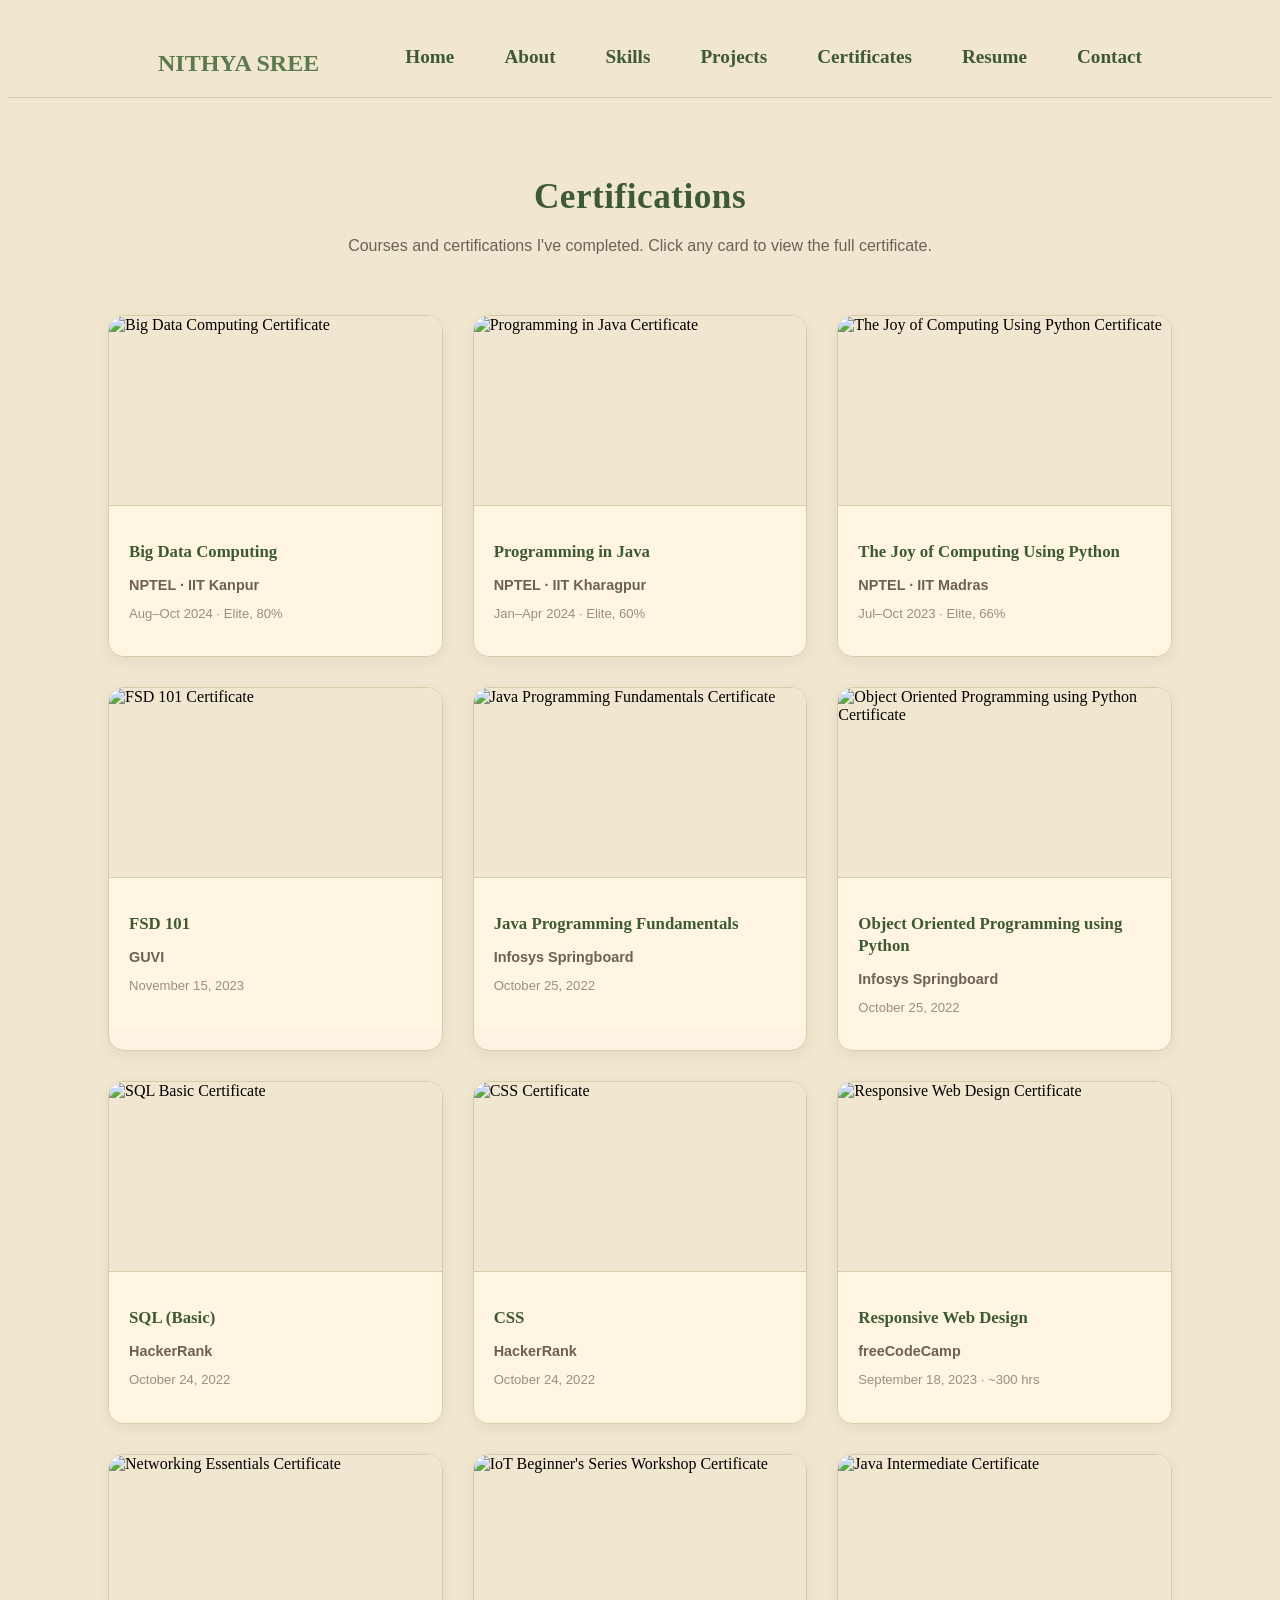
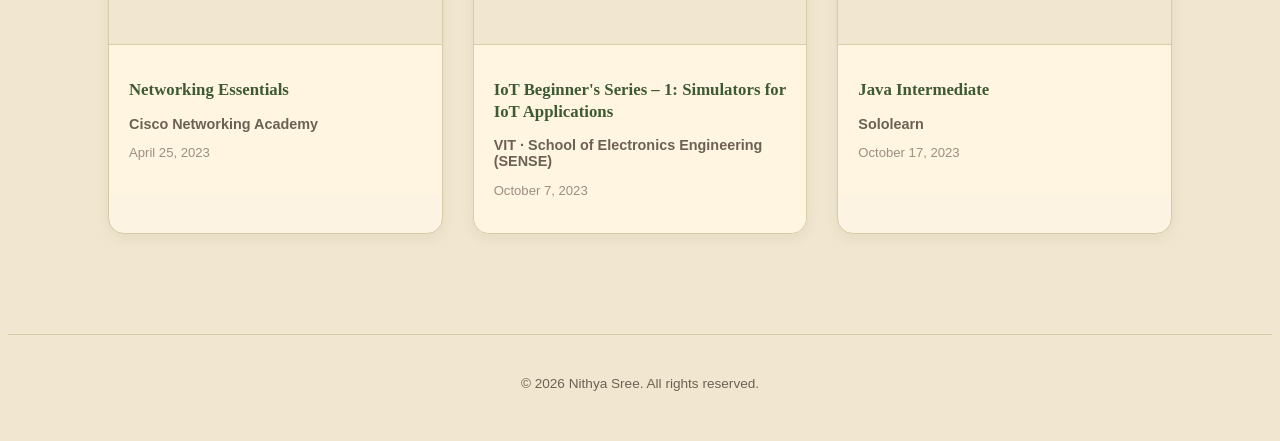
==== Certificates.html @ 718f60bd "Intial portfolio site" ====
<!DOCTYPE html>
<html lang="en">
<head>
    <meta charset="UTF-8">
    <meta name="viewport" content="width=device-width, initial-scale=1.0">
    <title>Certificates | Nithya Sree</title>
    <link rel="stylesheet" href="style.css">
</head>
<body>
    <header>
         <nav>
        <div><h2>NITHYA SREE</h2></div>
        <ul>
            <li><a href="index.html#home">Home</a></li>
            <li><a href="index.html#about">About</a></li>
            <li><a href="index.html#skills">Skills</a></li>
            <li><a href="index.html#projects">Projects</a></li>
            <li><a href="certificates.html">Certificates</a></li>
            <li><a href="index.html#resume">Resume</a></li>
            <li><a href="index.html#contact">Contact</a></li>
        </ul>
    </nav>
    </header>

    <main>
        <div class="cert-page">
            <h2 class="section-title">Certifications</h2>
            <p class="section-sub">Courses and certifications I've completed. Click any card to view the full certificate.</p>

            <div class="cert-page-grid">

                <div class="cert-page-card" onclick="openLightbox('certificates/cert-bigdata.png')">
                    <div class="cert-thumb"><img src="certificates/cert-bigdata.png" alt="Big Data Computing Certificate"></div>
                    <div class="cert-page-info">
                        <h3>Big Data Computing</h3>
                        <p class="cert-issuer">NPTEL · IIT Kanpur</p>
                        <p class="cert-date">Aug–Oct 2024 · Elite, 80%</p>
                    </div>
                </div>

                <div class="cert-page-card" onclick="openLightbox('certificates/cert-java-nptel.png')">
                    <div class="cert-thumb"><img src="certificates/cert-java-nptel.png" alt="Programming in Java Certificate"></div>
                    <div class="cert-page-info">
                        <h3>Programming in Java</h3>
                        <p class="cert-issuer">NPTEL · IIT Kharagpur</p>
                        <p class="cert-date">Jan–Apr 2024 · Elite, 60%</p>
                    </div>
                </div>

                <div class="cert-page-card" onclick="openLightbox('certificates/cert-joy-of-computing.png')">
                    <div class="cert-thumb"><img src="certificates/cert-joy-of-computing.png" alt="The Joy of Computing Using Python Certificate"></div>
                    <div class="cert-page-info">
                        <h3>The Joy of Computing Using Python</h3>
                        <p class="cert-issuer">NPTEL · IIT Madras</p>
                        <p class="cert-date">Jul–Oct 2023 · Elite, 66%</p>
                    </div>
                </div>

                <div class="cert-page-card" onclick="openLightbox('certificates/cert-guvi.png')">
                    <div class="cert-thumb"><img src="certificates/cert-guvi.png" alt="FSD 101 Certificate"></div>
                    <div class="cert-page-info">
                        <h3>FSD 101</h3>
                        <p class="cert-issuer">GUVI</p>
                        <p class="cert-date">November 15, 2023</p>
                    </div>
                </div>

                <div class="cert-page-card" onclick="openLightbox('certificates/cert-java-fundamentals.png')">
                    <div class="cert-thumb"><img src="certificates/cert-java-fundamentals.png" alt="Java Programming Fundamentals Certificate"></div>
                    <div class="cert-page-info">
                        <h3>Java Programming Fundamentals</h3>
                        <p class="cert-issuer">Infosys Springboard</p>
                        <p class="cert-date">October 25, 2022</p>
                    </div>
                </div>

                <div class="cert-page-card" onclick="openLightbox('certificates/cert-oop-python.png')">
                    <div class="cert-thumb"><img src="certificates/cert-oop-python.png" alt="Object Oriented Programming using Python Certificate"></div>
                    <div class="cert-page-info">
                        <h3>Object Oriented Programming using Python</h3>
                        <p class="cert-issuer">Infosys Springboard</p>
                        <p class="cert-date">October 25, 2022</p>
                    </div>
                </div>

                <div class="cert-page-card" onclick="openLightbox('certificates/cert-sql.png')">
                    <div class="cert-thumb"><img src="certificates/cert-sql.png" alt="SQL Basic Certificate"></div>
                    <div class="cert-page-info">
                        <h3>SQL (Basic)</h3>
                        <p class="cert-issuer">HackerRank</p>
                        <p class="cert-date">October 24, 2022</p>
                    </div>
                </div>

                <div class="cert-page-card" onclick="openLightbox('certificates/cert-css.png')">
                    <div class="cert-thumb"><img src="certificates/cert-css.png" alt="CSS Certificate"></div>
                    <div class="cert-page-info">
                        <h3>CSS</h3>
                        <p class="cert-issuer">HackerRank</p>
                        <p class="cert-date">October 24, 2022</p>
                    </div>
                </div>

                <div class="cert-page-card" onclick="openLightbox('certificates/cert-rwd.png')">
                    <div class="cert-thumb"><img src="certificates/cert-rwd.png" alt="Responsive Web Design Certificate"></div>
                    <div class="cert-page-info">
                        <h3>Responsive Web Design</h3>
                        <p class="cert-issuer">freeCodeCamp</p>
                        <p class="cert-date">September 18, 2023 · ~300 hrs</p>
                    </div>
                </div>

                <div class="cert-page-card" onclick="openLightbox('certificates/cert-networking.png')">
                    <div class="cert-thumb"><img src="certificates/cert-networking.png" alt="Networking Essentials Certificate"></div>
                    <div class="cert-page-info">
                        <h3>Networking Essentials</h3>
                        <p class="cert-issuer">Cisco Networking Academy</p>
                        <p class="cert-date">April 25, 2023</p>
                    </div>
                </div>

                <div class="cert-page-card" onclick="openLightbox('certificates/cert-iot-workshop.png')">
                    <div class="cert-thumb"><img src="certificates/cert-iot-workshop.png" alt="IoT Beginner's Series Workshop Certificate"></div>
                    <div class="cert-page-info">
                        <h3>IoT Beginner's Series – 1: Simulators for IoT Applications</h3>
                        <p class="cert-issuer">VIT · School of Electronics Engineering (SENSE)</p>
                        <p class="cert-date">October 7, 2023</p>
                    </div>
                </div>

                <div class="cert-page-card" onclick="openLightbox('certificates/cert-java-intermediate.png')">
                    <div class="cert-thumb"><img src="certificates/cert-java-intermediate.png" alt="Java Intermediate Certificate"></div>
                    <div class="cert-page-info">
                        <h3>Java Intermediate</h3>
                        <p class="cert-issuer">Sololearn</p>
                        <p class="cert-date">October 17, 2023</p>
                    </div>
                </div>

            </div>
        </div>
    </main>

    <footer>
        <p>&copy; 2026 Nithya Sree. All rights reserved.</p>
    </footer>

    <div class="lightbox" id="lightbox" onclick="closeLightbox()">
        <span class="lightbox-close">&times;</span>
        <img id="lightbox-img" src="" alt="Certificate preview">
    </div>

    <script>
        function openLightbox(src) {
            document.getElementById('lightbox-img').src = src;
            document.getElementById('lightbox').classList.add('active');
        }
        function closeLightbox() {
            document.getElementById('lightbox').classList.remove('active');
        }
    </script>
</body>
</html>
---- style.css ----
*{
    background-color: #F1E6CF;
    box-sizing: border-box;
}
header nav{
    display: flex;
    justify-content:space-between;
    margin-top:30px;
    border-bottom: #D8CBA8 1px solid;
   
}

html{
    scroll-behavior: smooth;
}
header nav ul {
      display: flex;
      justify-content: space-between;
      margin-right:100px ;
    }
header nav a{
    padding:20px;
    margin-right:10px;
    text-decoration: none;
    font-family:Cambria, Cochin, Georgia, Times, 'Times New Roman', serif;
    font-weight: bolder;
    font-size: larger;
    color: #3E5A34;
    position:relative;
    padding-bottom:5px;
}

header nav div{
    color: #5C7A4E;
    margin-left:150px; 
}   
header nav li{
    list-style: none;
}       

nav a:hover{
    cursor: pointer;
    color: #C68A32;
        
}
 nav a::after{
    content:'';
    left:20px;
    bottom:0;
    position:absolute;
    width:0%;
    height: 2px;
    background-color: #C68A32;
    transition:width 0.3s ease;
}
a:hover::after   {  
    width: calc(100% - 40px);
}

.About{
    display: flex;
    justify-content: center;
    margin-bottom:90px;
}
.image img {
   border-radius:560px;
   padding:30px;
   margin:30px;
   margin-top:80px; 
   object-fit: cover;
}
.summary{
    width:800px;
    height:250px;
    margin: 30px;
    padding-top:100px;
}
.summary p{
    font-family: 'Segoe UI', Tahoma, Geneva, Verdana, sans-serif;
}
.summary span{
    color:#C68A32;
}

.summary h1{
    color:#3E5A34;
}
.skills{
    display:flex;
    justify-content:space-around;
    margin-left:100px;
    margin-right:100px;
    margin-bottom:100px;

}
.skills div{
     width:350px;
     height:400px;
     border:solid 1px #101c10;
     border-radius:10px;
     margin-bottom:20px;
     padding:25px;
     border-color:lab(93.47% -11.83 35.61) solid 1px;
     display:flex;
     flex-direction:column;
     transition: transform 0.3s ease, box-shadow 0.3s ease;
}
.skills div:hover{
     transform: translateY(-6px);
     box-shadow: 0 10px 24px rgba(0,0,0,0.12);
}
.skills h2{
    text-align: center;
    font-family:Cambria, Cochin, Georgia, Times, 'Times New Roman', serif;
    color:hsl(85, 23%, 39%);
    margin:0 0 20px;
}
.skills nav{
    flex:1;
    display:flex;
    align-items:center;
    justify-content:center;
}
.front nav ul{
    display: inline-grid;
    grid-template-columns: repeat(2,1fr);
    gap: 15px;
    justify-items:center;
}   
.back nav ul{
    display: inline-grid;
    grid-template-columns: repeat(2, 1fr);
    row-gap: 15px;
    gap: 15px;
    justify-items:center;
    padding-right:35px;
}

.back nav ul li:nth-child(3) {
    grid-column: 1 / 3;
    justify-self: center;
}
.tools nav ul{
    display: inline-grid;
    grid-template-columns: repeat(2, 1fr);
    row-gap: 15px;
    gap: 15px;
    justify-items:center;
    padding-right:35px;

}
.tools nav ul li:nth-child(3) {
    grid-column: 1 / 3;
    justify-self: center;
}
.skills li{ 
    padding:20px;
    list-style:none;
    font-size:medium;
    font-weight: bolder;
    color:hsl(67, 70%, 27%);    
    border:solid 1px #448000;
    border-radius:100px;    
    background-color: lab(85.07% -5.55 10.27);
    text-align: center;
    cursor:default;
    transition: background-color 0.3s ease, color 0.3s ease, transform 0.2s ease;
}
.skills li:hover{
    background-color: hsl(85, 23%, 39%);
    color: #fff4d8;
    transform: translateY(-3px);
}

.section-title{
    text-align:center;
    font-family:Cambria, Cochin, Georgia, Times, 'Times New Roman', serif;
    color:#3E5A34;
    font-size:2.2rem;
    margin-bottom:20px;
    letter-spacing: 0.5px;
}
.section-sub{
    text-align:center;
    font-family:'Segoe UI', Tahoma, Geneva, Verdana, sans-serif;
    color:#6B6255;
    margin-bottom:60px;
}

.projects{
    padding: 40px 100px 100px;
    scroll-margin-top: 20px;
}
.project-grid{
    display:grid;
    grid-template-columns: repeat(3, 1fr);
    gap:30px;
    max-width:1300px;
    margin:30px auto 0;
}
.project-card{
    border-radius:18px;
    overflow:hidden;
    border: #D8CBA8 solid 1px;
    background-color: #FCF3E3;
    box-shadow: 0 4px 14px rgba(62,90,52,0.07);
    transition: transform 0.3s ease, box-shadow 0.3s ease;
}
.project-card:hover{
    transform: translateY(-6px);
    box-shadow: 0 12px 26px rgba(62,90,52,0.16);
}
.project-img{
    width:100%;
    height:200px;
    overflow:hidden;
}
.project-img img{
    width:100%;
    height:100%;
    object-fit:cover;
    display:block;
    transition: transform 0.5s ease;
}
.project-card:hover .project-img img{
    transform: scale(1.08);
}
.project-info{
    padding:20px 22px 24px;
    background-color: #FCF3E3;
}
.project-info h3{
    font-family:Cambria, Cochin, Georgia, Times, 'Times New Roman', serif;
    margin-bottom:8px;
    font-size:1.15rem;
        background-color: #FCF3E3;

    color:#3E5A34;
}
.project-info p{
    font-family:'Segoe UI', Tahoma, Geneva, Verdana, sans-serif;
    font-size:0.88rem;
    margin-bottom:14px;
    line-height:1.45;
    color:#6B6255;
    background-color: #FCF3E3;
}
.project-info div{
        background-color: #FCF3E3;

}
.tech-tags{
    display:flex;
    flex-wrap:wrap;
    gap:8px;
    margin-bottom:16px;
}
.tech-tags span{
    background: #EFE6C8;
    border:1px solid #5C7A4E;
    border-radius:20px;
    padding:3px 12px;
    font-size:0.75rem;
    color:#3E5A34;
}
.project-link{
    color:#C68A32;
    text-decoration:none;
    font-weight:bold;
}
.project-link:hover{
    text-decoration:underline;
}

.cert-page{
    padding: 50px 100px 100px;
    max-width:1300px;
    margin:0 auto;
}
.cert-page-grid{
    display:grid;
    grid-template-columns: repeat(3, 1fr);
    gap:30px;
    margin-top:20px;
    
}
.cert-page-card{
    border: #D8CBA8 solid 1px;
    border-radius:16px;
    overflow:hidden;
    background-color: #FCF3E3;
    box-shadow: 0 4px 14px rgba(62,90,52,0.07);
    transition: transform 0.3s ease, box-shadow 0.3s ease;
    cursor:pointer;
}
.cert-page-card:hover{
    transform: translateY(-6px);
    box-shadow: 0 12px 26px rgba(62,90,52,0.16);
}
.cert-thumb{
    width:100%;
    height:190px;
    background-color:#fff;
    display:flex;
    align-items:center;
    justify-content:center;
    overflow:hidden;
    border-bottom: #D8CBA8 solid 1px;
}
.cert-thumb img{
    width:100%;
    height:100%;
    object-fit:cover;
    transition: transform 0.5s ease;
}
.cert-page-card:hover .cert-thumb img{
    transform: scale(1.06);
}
.cert-page-info{
    padding:18px 20px 22px;
    background-color: hsl(41, 100%, 94%);
}
.cert-page-info h3{
    font-family:Cambria, Cochin, Georgia, Times, 'Times New Roman', serif;
    color:#3E5A34;
    margin-bottom:8px;
    font-size:1.05rem;
    line-height:1.3;
    background-color: hsl(41, 100%, 94%);
}
.cert-page-info p{
    background-color: hsl(41, 100%, 94%);
 
}

.cert-issuer{
    font-family:'Segoe UI', Tahoma, Geneva, Verdana, sans-serif;
    font-weight:bold;
    color:#6B6255;
    margin-bottom:2px;
    font-size:0.9rem;
    background-color: #FCF3E3;
}
.cert-date{
    font-family:'Segoe UI', Tahoma, Geneva, Verdana, sans-serif;
    font-size:0.82rem;
    color:#9a9082;
    background-color: #FCF3E3;
}

.lightbox{
    display:none;
    position:fixed;
    inset:0;
    background-color: rgba(30,25,15,0.85);
    z-index:1000;
    align-items:center;
    justify-content:center;
    padding:40px;
}
.lightbox.active{
    display:flex;
}
.lightbox img{
    max-width:90%;
    max-height:90%;
    border-radius:8px;
    box-shadow: 0 10px 40px rgba(0,0,0,0.5);
    background-color: #fff;
}
.lightbox-close{
    position:absolute;
    top:25px;
    right:40px;
    color:#F1E6CF;
    font-size:2.5rem;
    font-weight:bold;
    cursor:pointer;
    line-height:1;
}

.resume{
    text-align:center;
    padding: 60px 100px 110px;
    scroll-margin-top: 20px;
}
.resume p{
    font-family:'Segoe UI', Tahoma, Geneva, Verdana, sans-serif;
    margin-top:10px;
    margin-bottom:35px;
    color:#6B6255;
}
.btn-download{
    display:inline-block;
    background: #3E5A34;
    color:#F1E6CF;
    padding:14px 36px;
    border-radius:40px;
    text-decoration:none;
    font-weight:bold;
    font-family:'Segoe UI', Tahoma, Geneva, Verdana, sans-serif;
    letter-spacing:0.5px;
    transition: background 0.3s ease, transform 0.2s ease;
}
.btn-download:hover{
    background:#C68A32;
    transform:translateY(-3px);
}

.contact{
    text-align:center;
    padding: 40px 100px 100px;
    scroll-margin-top: 20px;
}
.contact p{
    font-family:'Segoe UI', Tahoma, Geneva, Verdana, sans-serif;
    margin-top:10px;
    margin-bottom:45px;
    color:#6B6255;
}
.contact-grid{
    display:grid;
    grid-template-columns: repeat(auto-fit, minmax(220px, 1fr));
    gap:20px;
    max-width:950px;
    margin:0 auto;
}
.contact-item{
    display:flex;
    flex-direction:column;
    gap:6px;
    border: #D8CBA8 solid 1px;
    border-radius:14px;
    padding:22px;
    text-decoration:none;
    color:#3E5A34;
    font-weight:bold;
    font-family:'Segoe UI', Tahoma, Geneva, Verdana, sans-serif;
    background-color: #FCF3E3;
    transition: transform 0.3s ease, box-shadow 0.3s ease, color 0.3s ease;
}
.contact-item span{
    font-weight:normal;
    color:#6B6255;
    font-size:0.88rem;
}
.contact-item:hover{
    transform: translateY(-4px);
    box-shadow: 0 10px 22px rgba(62,90,52,0.14);
    color:#C68A32;
}

footer{
    text-align:center;
    padding:28px;
    font-family:'Segoe UI', Tahoma, Geneva, Verdana, sans-serif;
    font-size:0.85rem;
    color:#6B6255;
    border-top: #D8CBA8 solid 1px;
}

@media (max-width: 1000px){
    .project-grid{
        grid-template-columns: repeat(2, 1fr);
    }
    .cert-page-grid{
        grid-template-columns: repeat(2, 1fr);
    }
    .cert-page{
        padding-left:40px;
        padding-right:40px;
    }
    .projects, .certificates, .resume, .contact{
        padding-left:40px;
        padding-right:40px;
    }
}
@media (max-width: 650px){
    .project-grid{
        grid-template-columns: 1fr;
    }
    .cert-page-grid{
        grid-template-columns: 1fr;
    }
    header nav ul{
        margin-right:20px;
        flex-wrap:wrap;
        gap:5px;
    }
    header nav div{
        margin-left:20px;
    }
}
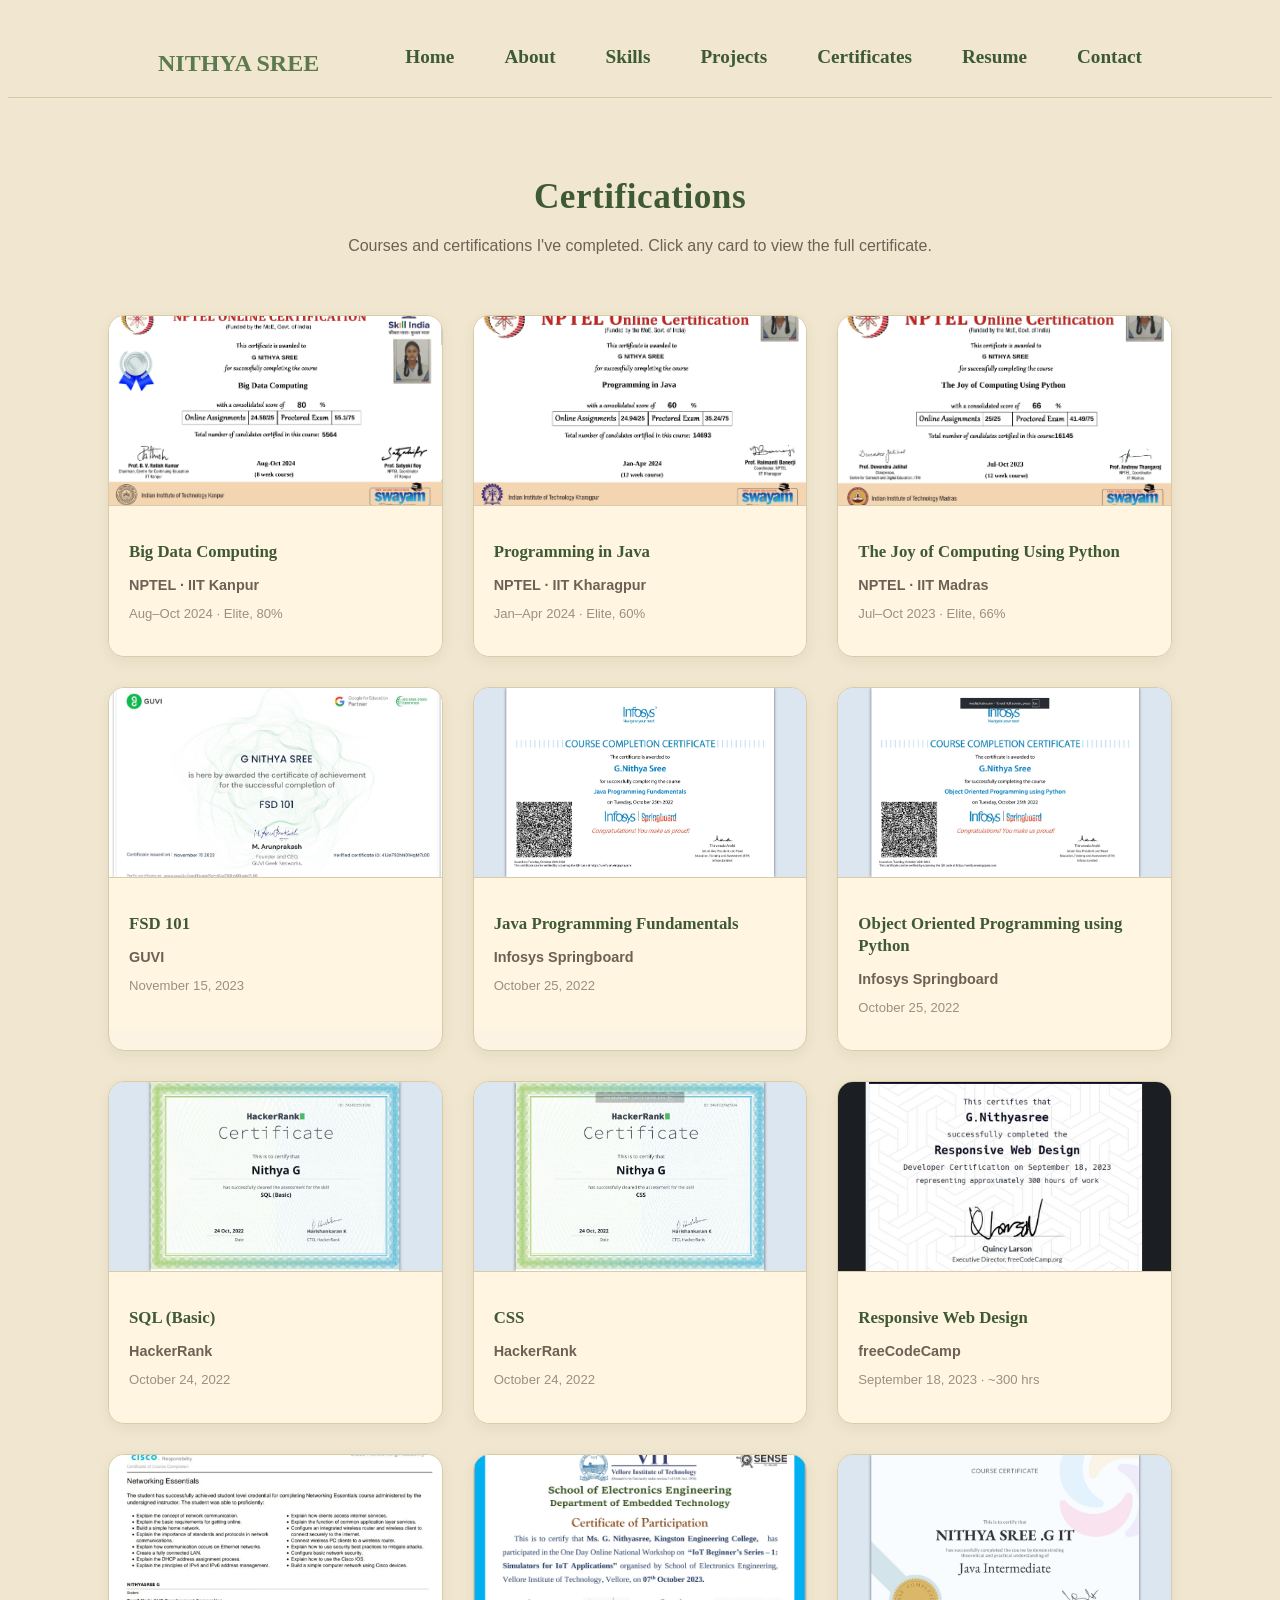
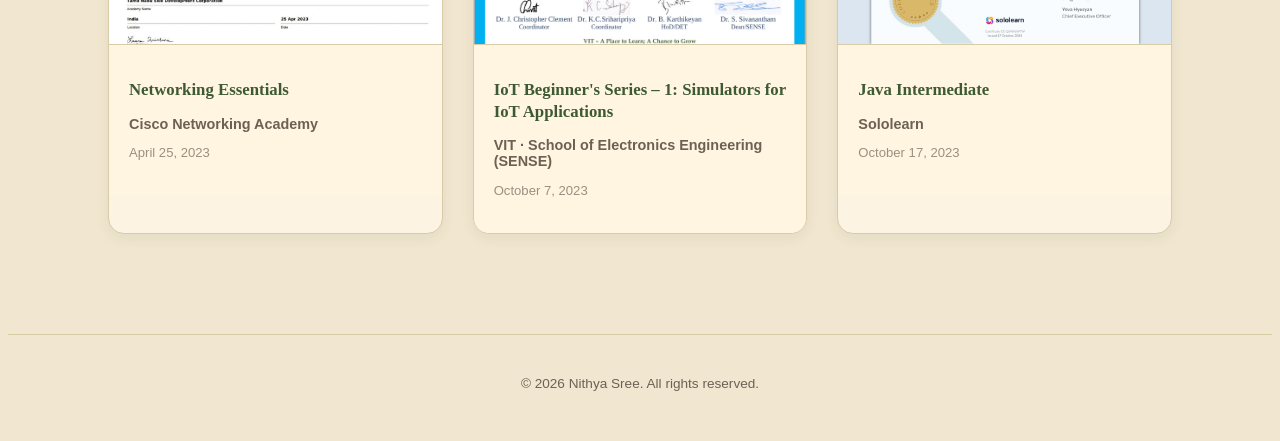
==== commit 200b3e2c: "Fix certificate paths" ====
--- a/Certificates.html
+++ b/Certificates.html
@@ -6,158 +6,295 @@
     <title>Certificates | Nithya Sree</title>
     <link rel="stylesheet" href="style.css">
 </head>
+
 <body>
+
     <header>
-         <nav>
-        <div><h2>NITHYA SREE</h2></div>
-        <ul>
-            <li><a href="index.html#home">Home</a></li>
-            <li><a href="index.html#about">About</a></li>
-            <li><a href="index.html#skills">Skills</a></li>
-            <li><a href="index.html#projects">Projects</a></li>
-            <li><a href="certificates.html">Certificates</a></li>
-            <li><a href="index.html#resume">Resume</a></li>
-            <li><a href="index.html#contact">Contact</a></li>
-        </ul>
-    </nav>
+        <nav>
+            <div>
+                <h2>NITHYA SREE</h2>
+            </div>
+
+            <ul>
+                <li><a href="index.html#home">Home</a></li>
+                <li><a href="index.html#about">About</a></li>
+                <li><a href="index.html#skills">Skills</a></li>
+                <li><a href="index.html#projects">Projects</a></li>
+                <li><a href="Certificates.html">Certificates</a></li>
+                <li><a href="index.html#resume">Resume</a></li>
+                <li><a href="index.html#contact">Contact</a></li>
+            </ul>
+        </nav>
     </header>
 
+
     <main>
+
         <div class="cert-page">
+
             <h2 class="section-title">Certifications</h2>
-            <p class="section-sub">Courses and certifications I've completed. Click any card to view the full certificate.</p>
+
+            <p class="section-sub">
+                Courses and certifications I've completed.
+                Click any card to view the full certificate.
+            </p>
+
 
             <div class="cert-page-grid">
 
-                <div class="cert-page-card" onclick="openLightbox('certificates/cert-bigdata.png')">
-                    <div class="cert-thumb"><img src="certificates/cert-bigdata.png" alt="Big Data Computing Certificate"></div>
+
+                <div class="cert-page-card"
+                     onclick="openLightbox('Certificates/cert-bigdata.png')">
+
+                    <div class="cert-thumb">
+                        <img src="Certificates/cert-bigdata.png"
+                             alt="Big Data Computing Certificate">
+                    </div>
+
                     <div class="cert-page-info">
                         <h3>Big Data Computing</h3>
                         <p class="cert-issuer">NPTEL · IIT Kanpur</p>
                         <p class="cert-date">Aug–Oct 2024 · Elite, 80%</p>
                     </div>
-                </div>
-
-                <div class="cert-page-card" onclick="openLightbox('certificates/cert-java-nptel.png')">
-                    <div class="cert-thumb"><img src="certificates/cert-java-nptel.png" alt="Programming in Java Certificate"></div>
+
+                </div>
+
+
+                <div class="cert-page-card"
+                     onclick="openLightbox('Certificates/cert-java-nptel.png')">
+
+                    <div class="cert-thumb">
+                        <img src="Certificates/cert-java-nptel.png"
+                             alt="Programming in Java Certificate">
+                    </div>
+
                     <div class="cert-page-info">
                         <h3>Programming in Java</h3>
                         <p class="cert-issuer">NPTEL · IIT Kharagpur</p>
                         <p class="cert-date">Jan–Apr 2024 · Elite, 60%</p>
                     </div>
-                </div>
-
-                <div class="cert-page-card" onclick="openLightbox('certificates/cert-joy-of-computing.png')">
-                    <div class="cert-thumb"><img src="certificates/cert-joy-of-computing.png" alt="The Joy of Computing Using Python Certificate"></div>
+
+                </div>
+
+
+                <div class="cert-page-card"
+                     onclick="openLightbox('Certificates/cert-joy-of-computing.png')">
+
+                    <div class="cert-thumb">
+                        <img src="Certificates/cert-joy-of-computing.png"
+                             alt="The Joy of Computing Using Python Certificate">
+                    </div>
+
                     <div class="cert-page-info">
                         <h3>The Joy of Computing Using Python</h3>
                         <p class="cert-issuer">NPTEL · IIT Madras</p>
                         <p class="cert-date">Jul–Oct 2023 · Elite, 66%</p>
                     </div>
-                </div>
-
-                <div class="cert-page-card" onclick="openLightbox('certificates/cert-guvi.png')">
-                    <div class="cert-thumb"><img src="certificates/cert-guvi.png" alt="FSD 101 Certificate"></div>
+
+                </div>
+
+
+                <div class="cert-page-card"
+                     onclick="openLightbox('Certificates/cert-guvi.png')">
+
+                    <div class="cert-thumb">
+                        <img src="Certificates/cert-guvi.png"
+                             alt="FSD 101 Certificate">
+                    </div>
+
                     <div class="cert-page-info">
                         <h3>FSD 101</h3>
                         <p class="cert-issuer">GUVI</p>
                         <p class="cert-date">November 15, 2023</p>
                     </div>
-                </div>
-
-                <div class="cert-page-card" onclick="openLightbox('certificates/cert-java-fundamentals.png')">
-                    <div class="cert-thumb"><img src="certificates/cert-java-fundamentals.png" alt="Java Programming Fundamentals Certificate"></div>
+
+                </div>
+
+
+                <div class="cert-page-card"
+                     onclick="openLightbox('Certificates/cert-java-fundamentals.png')">
+
+                    <div class="cert-thumb">
+                        <img src="Certificates/cert-java-fundamentals.png"
+                             alt="Java Programming Fundamentals Certificate">
+                    </div>
+
                     <div class="cert-page-info">
                         <h3>Java Programming Fundamentals</h3>
                         <p class="cert-issuer">Infosys Springboard</p>
                         <p class="cert-date">October 25, 2022</p>
                     </div>
-                </div>
-
-                <div class="cert-page-card" onclick="openLightbox('certificates/cert-oop-python.png')">
-                    <div class="cert-thumb"><img src="certificates/cert-oop-python.png" alt="Object Oriented Programming using Python Certificate"></div>
+
+                </div>
+
+
+                <div class="cert-page-card"
+                     onclick="openLightbox('Certificates/cert-oop-python.png')">
+
+                    <div class="cert-thumb">
+                        <img src="Certificates/cert-oop-python.png"
+                             alt="Object Oriented Programming using Python Certificate">
+                    </div>
+
                     <div class="cert-page-info">
                         <h3>Object Oriented Programming using Python</h3>
                         <p class="cert-issuer">Infosys Springboard</p>
                         <p class="cert-date">October 25, 2022</p>
                     </div>
-                </div>
-
-                <div class="cert-page-card" onclick="openLightbox('certificates/cert-sql.png')">
-                    <div class="cert-thumb"><img src="certificates/cert-sql.png" alt="SQL Basic Certificate"></div>
+
+                </div>
+
+
+                <!-- SQL -->
+                <div class="cert-page-card"
+                     onclick="openLightbox('Certificates/cert-sql.png')">
+
+                    <div class="cert-thumb">
+                        <img src="Certificates/cert-sql.png"
+                             alt="SQL Basic Certificate">
+                    </div>
+
                     <div class="cert-page-info">
                         <h3>SQL (Basic)</h3>
                         <p class="cert-issuer">HackerRank</p>
                         <p class="cert-date">October 24, 2022</p>
                     </div>
-                </div>
-
-                <div class="cert-page-card" onclick="openLightbox('certificates/cert-css.png')">
-                    <div class="cert-thumb"><img src="certificates/cert-css.png" alt="CSS Certificate"></div>
+
+                </div>
+
+
+                <!-- CSS -->
+                <div class="cert-page-card"
+                     onclick="openLightbox('Certificates/cert-css.png')">
+
+                    <div class="cert-thumb">
+                        <img src="Certificates/cert-css.png"
+                             alt="CSS Certificate">
+                    </div>
+
                     <div class="cert-page-info">
                         <h3>CSS</h3>
                         <p class="cert-issuer">HackerRank</p>
                         <p class="cert-date">October 24, 2022</p>
                     </div>
-                </div>
-
-                <div class="cert-page-card" onclick="openLightbox('certificates/cert-rwd.png')">
-                    <div class="cert-thumb"><img src="certificates/cert-rwd.png" alt="Responsive Web Design Certificate"></div>
+
+                </div>
+
+
+                <div class="cert-page-card"
+                     onclick="openLightbox('Certificates/cert-rwd.png')">
+
+                    <div class="cert-thumb">
+                        <img src="Certificates/cert-rwd.png"
+                             alt="Responsive Web Design Certificate">
+                    </div>
+
                     <div class="cert-page-info">
                         <h3>Responsive Web Design</h3>
                         <p class="cert-issuer">freeCodeCamp</p>
                         <p class="cert-date">September 18, 2023 · ~300 hrs</p>
                     </div>
-                </div>
-
-                <div class="cert-page-card" onclick="openLightbox('certificates/cert-networking.png')">
-                    <div class="cert-thumb"><img src="certificates/cert-networking.png" alt="Networking Essentials Certificate"></div>
+
+                </div>
+
+
+                <div class="cert-page-card"
+                     onclick="openLightbox('Certificates/cert-networking.png')">
+
+                    <div class="cert-thumb">
+                        <img src="Certificates/cert-networking.png"
+                             alt="Networking Essentials Certificate">
+                    </div>
+
                     <div class="cert-page-info">
                         <h3>Networking Essentials</h3>
                         <p class="cert-issuer">Cisco Networking Academy</p>
                         <p class="cert-date">April 25, 2023</p>
                     </div>
-                </div>
-
-                <div class="cert-page-card" onclick="openLightbox('certificates/cert-iot-workshop.png')">
-                    <div class="cert-thumb"><img src="certificates/cert-iot-workshop.png" alt="IoT Beginner's Series Workshop Certificate"></div>
-                    <div class="cert-page-info">
-                        <h3>IoT Beginner's Series – 1: Simulators for IoT Applications</h3>
-                        <p class="cert-issuer">VIT · School of Electronics Engineering (SENSE)</p>
-                        <p class="cert-date">October 7, 2023</p>
-                    </div>
-                </div>
-
-                <div class="cert-page-card" onclick="openLightbox('certificates/cert-java-intermediate.png')">
-                    <div class="cert-thumb"><img src="certificates/cert-java-intermediate.png" alt="Java Intermediate Certificate"></div>
+
+                </div>
+
+
+                <div class="cert-page-card"
+                     onclick="openLightbox('Certificates/cert-iot-workshop.png')">
+
+                    <div class="cert-thumb">
+                        <img src="Certificates/cert-iot-workshop.png"
+                             alt="IoT Beginner's Series Workshop Certificate">
+                    </div>
+
+                    <div class="cert-page-info">
+                        <h3>
+                            IoT Beginner's Series – 1:
+                            Simulators for IoT Applications
+                        </h3>
+
+                        <p class="cert-issuer">
+                            VIT · School of Electronics Engineering (SENSE)
+                        </p>
+
+                        <p class="cert-date">
+                            October 7, 2023
+                        </p>
+                    </div>
+
+                </div>
+
+
+                <div class="cert-page-card"
+                     onclick="openLightbox('Certificates/cert-java-intermediate.png')">
+
+                    <div class="cert-thumb">
+                        <img src="Certificates/cert-java-intermediate.png"
+                             alt="Java Intermediate Certificate">
+                    </div>
+
                     <div class="cert-page-info">
                         <h3>Java Intermediate</h3>
                         <p class="cert-issuer">Sololearn</p>
                         <p class="cert-date">October 17, 2023</p>
                     </div>
+
                 </div>
 
             </div>
+
         </div>
+
     </main>
+
 
     <footer>
         <p>&copy; 2026 Nithya Sree. All rights reserved.</p>
     </footer>
 
-    <div class="lightbox" id="lightbox" onclick="closeLightbox()">
+
+
+    <div class="lightbox"
+         id="lightbox"
+         onclick="closeLightbox()">
+
         <span class="lightbox-close">&times;</span>
-        <img id="lightbox-img" src="" alt="Certificate preview">
+
+        <img id="lightbox-img"
+             src=""
+             alt="Certificate preview">
+
     </div>
 
+
     <script>
+
         function openLightbox(src) {
-            document.getElementById('lightbox-img').src = src;
-            document.getElementById('lightbox').classList.add('active');
+            document.getElementById("lightbox-img").src = src;
+            document.getElementById("lightbox").classList.add("active");
         }
+
         function closeLightbox() {
-            document.getElementById('lightbox').classList.remove('active');
+            document.getElementById("lightbox").classList.remove("active");
         }
+
     </script>
+
 </body>
 </html>
--- a/style.css
+++ b/style.css
@@ -459,35 +459,418 @@
     border-top: #D8CBA8 solid 1px;
 }
 
-@media (max-width: 1000px){
-    .project-grid{
+
+@media (max-width: 1000px) {
+
+    header nav {
+        padding: 15px 30px;
+    }
+
+    header nav div {
+        margin-left: 0;
+    }
+
+    header nav ul {
+        margin-right: 0;
+        gap: 5px;
+    }
+
+    header nav a {
+        padding: 10px;
+        margin-right: 0;
+        font-size: 16px;
+    }
+
+    .About {
+        padding: 30px;
+        gap: 20px;
+        align-items: center;
+    }
+
+    .image img {
+        width: 250px;
+        height: 250px;
+        margin: 20px;
+        padding: 10px;
+    }
+
+    .summary {
+        width: auto;
+        height: auto;
+        margin: 20px;
+        padding-top: 20px;
+    }
+
+    .skills {
+        margin-left: 40px;
+        margin-right: 40px;
+        gap: 20px;
+        flex-wrap: wrap;
+    }
+
+    .skills div {
+        width: 300px;
+    }
+
+    .project-grid {
         grid-template-columns: repeat(2, 1fr);
     }
-    .cert-page-grid{
+
+    .cert-page-grid {
         grid-template-columns: repeat(2, 1fr);
     }
-    .cert-page{
-        padding-left:40px;
-        padding-right:40px;
-    }
-    .projects, .certificates, .resume, .contact{
-        padding-left:40px;
-        padding-right:40px;
-    }
-}
-@media (max-width: 650px){
-    .project-grid{
+
+    .projects,
+    .resume,
+    .contact {
+        padding-left: 40px;
+        padding-right: 40px;
+    }
+
+    .cert-page {
+        padding-left: 40px;
+        padding-right: 40px;
+    }
+}
+
+
+
+
+@media (max-width: 650px) {
+
+    html,
+    body {
+        width: 100%;
+        max-width: 100%;
+        overflow-x: hidden;
+    }
+
+    /* Header */
+    header {
+        width: 100%;
+    }
+
+    header nav {
+        display: flex;
+        flex-direction: column;
+        align-items: center;
+        justify-content: center;
+        margin-top: 0;
+        padding: 20px 10px;
+    }
+
+    header nav div {
+        margin-left: 0;
+        margin-bottom: 15px;
+    }
+
+    header nav div h2 {
+        font-size: 22px;
+        margin: 0;
+    }
+
+    header nav ul {
+        display: flex;
+        flex-wrap: wrap;
+        justify-content: center;
+        align-items: center;
+        width: 100%;
+        margin: 0;
+        padding: 0;
+        gap: 5px;
+    }
+
+    header nav li {
+        margin: 0;
+    }
+
+    header nav a {
+        display: block;
+        padding: 8px 7px;
+        margin: 0;
+        font-size: 13px;
+    }
+
+    header nav a::after {
+        left: 7px;
+    }
+
+    a:hover::after {
+        width: calc(100% - 14px);
+    }
+
+
+
+    .About {
+        display: flex;
+        flex-direction: column;
+        width: 100%;
+        padding: 30px 20px;
+        margin-bottom: 40px;
+        text-align: center;
+    }
+
+    .image {
+        width: 100%;
+        display: flex;
+        justify-content: center;
+    }
+
+    .image img {
+        width: 200px;
+        height: 200px;
+        padding: 8px;
+        margin: 20px auto;
+        object-fit: cover;
+    }
+
+    .summary {
+        width: 100%;
+        height: auto;
+        margin: 10px 0;
+        padding-top: 10px;
+    }
+
+    .summary h2 {
+        font-size: 24px;
+    }
+
+    .summary h1 {
+        font-size: 27px;
+        margin: 10px 0;
+    }
+
+    .summary p {
+        font-size: 15px;
+        line-height: 1.6;
+        text-align: justify;
+    }
+
+
+ 
+
+    .section-title {
+        font-size: 1.8rem;
+        margin-bottom: 20px;
+    }
+
+
+   
+
+    .skills {
+        display: flex;
+        flex-direction: column;
+        align-items: center;
+        width: 100%;
+        margin: 0;
+        padding: 20px;
+        gap: 20px;
+    }
+
+    .skills div {
+        width: 100%;
+        max-width: 350px;
+        height: auto;
+        min-height: 300px;
+        margin: 0;
+        padding: 20px;
+    }
+
+    .skills h2 {
+        font-size: 20px;
+    }
+
+    .skills li {
+        padding: 12px 15px;
+        font-size: 14px;
+    }
+
+
+  
+
+    .projects {
+        padding: 40px 20px 70px;
+    }
+
+    .project-grid {
+        display: grid;
         grid-template-columns: 1fr;
-    }
-    .cert-page-grid{
+        gap: 20px;
+        width: 100%;
+    }
+
+    .project-card {
+        width: 100%;
+    }
+
+    .project-img {
+        height: 190px;
+    }
+
+    .project-info {
+        padding: 18px;
+    }
+
+    .project-info h3 {
+        font-size: 1.1rem;
+    }
+
+    .project-info p {
+        font-size: 14px;
+    }
+
+
+ 
+    .cert-page {
+        width: 100%;
+        padding: 40px 20px 70px;
+    }
+
+    .section-sub {
+        font-size: 14px;
+        line-height: 1.5;
+        margin-bottom: 30px;
+    }
+
+    .cert-page-grid {
+        display: grid;
         grid-template-columns: 1fr;
-    }
-    header nav ul{
-        margin-right:20px;
-        flex-wrap:wrap;
-        gap:5px;
-    }
-    header nav div{
-        margin-left:20px;
-    }
+        gap: 20px;
+    }
+
+    .cert-page-card {
+        width: 100%;
+    }
+
+    .cert-thumb {
+        height: 200px;
+    }
+
+    .cert-page-info {
+        padding: 16px;
+    }
+
+    .cert-page-info h3 {
+        font-size: 1rem;
+    }
+
+
+   
+
+    .resume {
+        padding: 50px 20px 70px;
+    }
+
+    .resume p {
+        font-size: 14px;
+        line-height: 1.6;
+    }
+
+    .btn-download {
+        padding: 13px 25px;
+        font-size: 14px;
+    }
+
+
+
+
+    .contact {
+        padding: 40px 20px 70px;
+    }
+
+    .contact p {
+        font-size: 14px;
+        line-height: 1.6;
+        margin-bottom: 30px;
+    }
+
+    .contact-grid {
+        grid-template-columns: 1fr;
+        gap: 15px;
+    }
+
+    .contact-item {
+        padding: 18px;
+        font-size: 14px;
+    }
+
+
+
+    footer {
+        padding: 20px 10px;
+        font-size: 12px;
+    }
+
+
+ 
+
+    .lightbox {
+        padding: 15px;
+    }
+
+    .lightbox img {
+        max-width: 95%;
+        max-height: 80%;
+    }
+
+    .lightbox-close {
+        top: 15px;
+        right: 20px;
+        font-size: 2rem;
+    }
+}
+
+@media (max-width: 400px) {
+
+    header nav div h2 {
+        font-size: 19px;
+    }
+
+    header nav a {
+        font-size: 11px;
+        padding: 6px 5px;
+    }
+
+    .image img {
+        width: 170px;
+        height: 170px;
+    }
+
+    .summary h2 {
+        font-size: 21px;
+    }
+
+    .summary h1 {
+        font-size: 24px;
+    }
+
+    .summary p {
+        font-size: 14px;
+    }
+
+    .skills {
+        padding: 15px;
+    }
+
+    .skills div {
+        min-height: 280px;
+    }
+
+    .skills li {
+        padding: 10px 12px;
+        font-size: 13px;
+    }
+
+    .projects,
+    .cert-page,
+    .resume,
+    .contact {
+        padding-left: 15px;
+        padding-right: 15px;
+    }
+
+    .section-title {
+        font-size: 1.6rem;
+    }
+
 }
